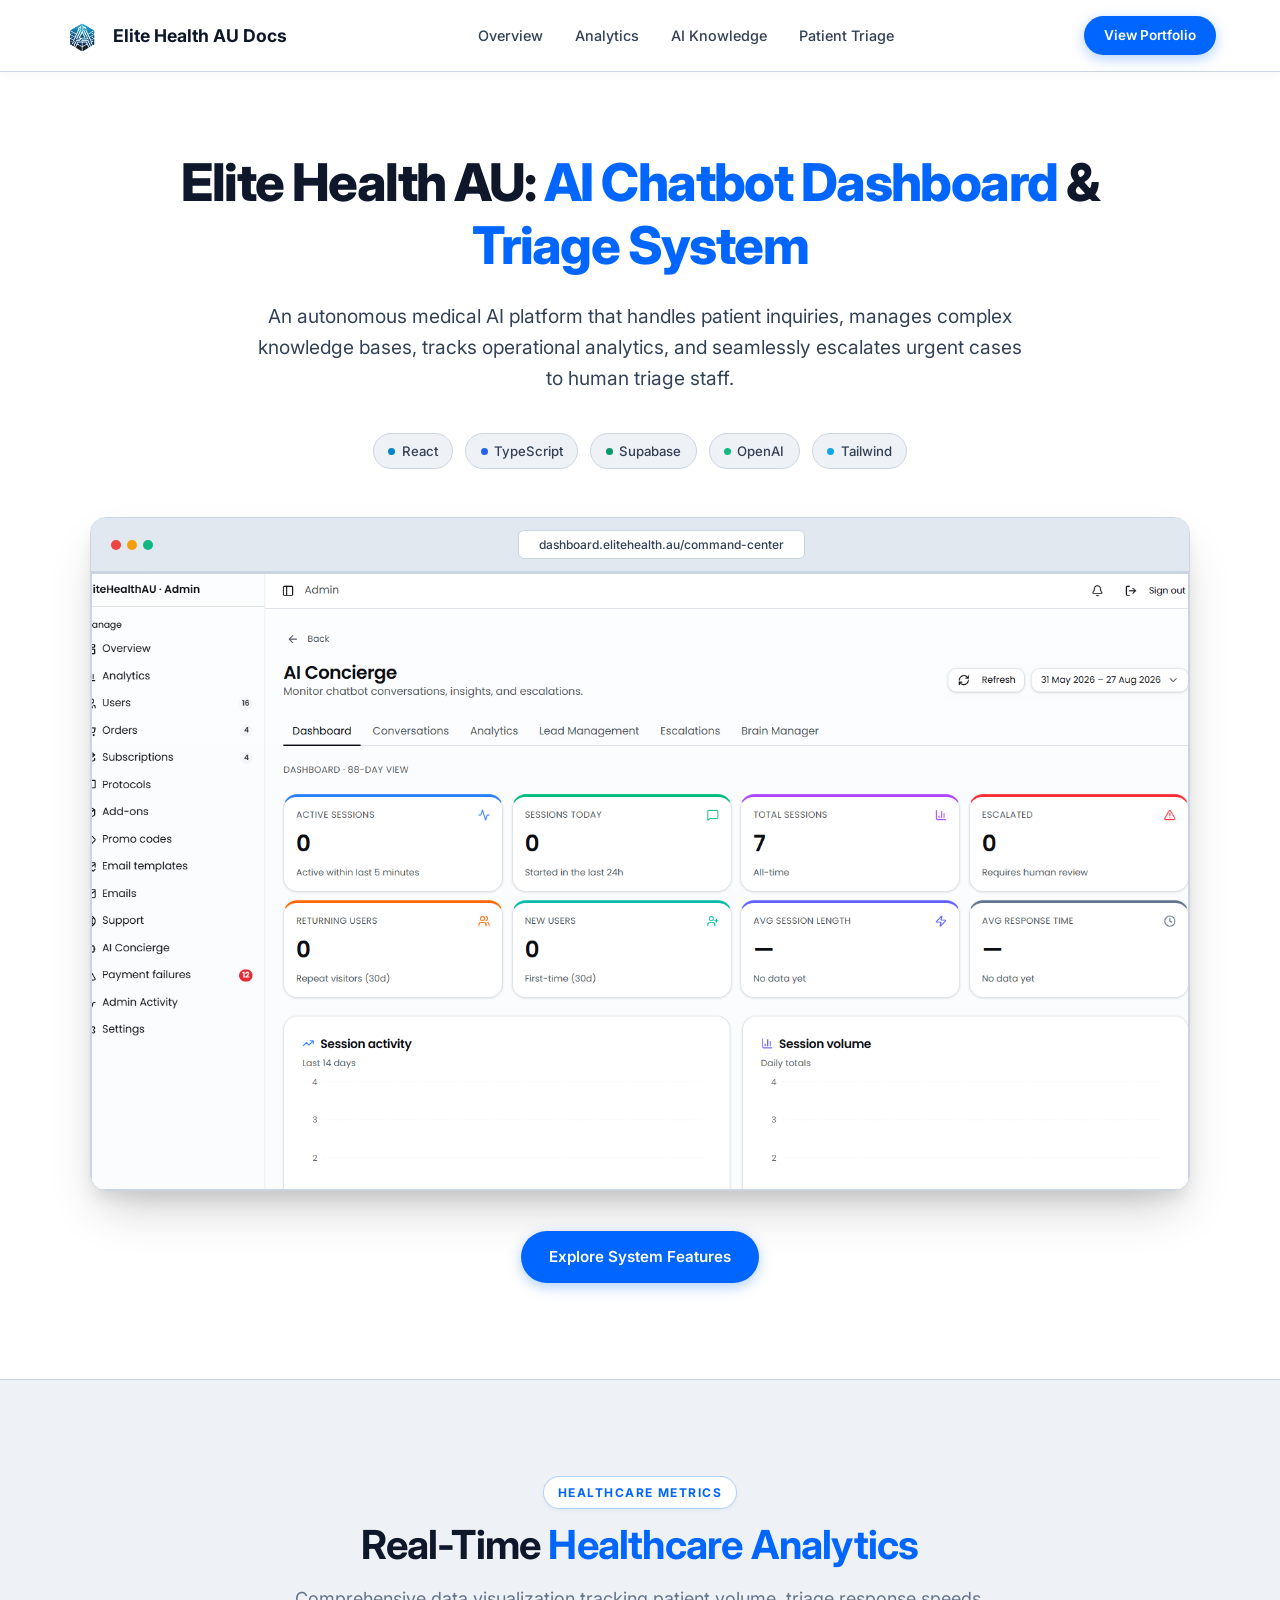
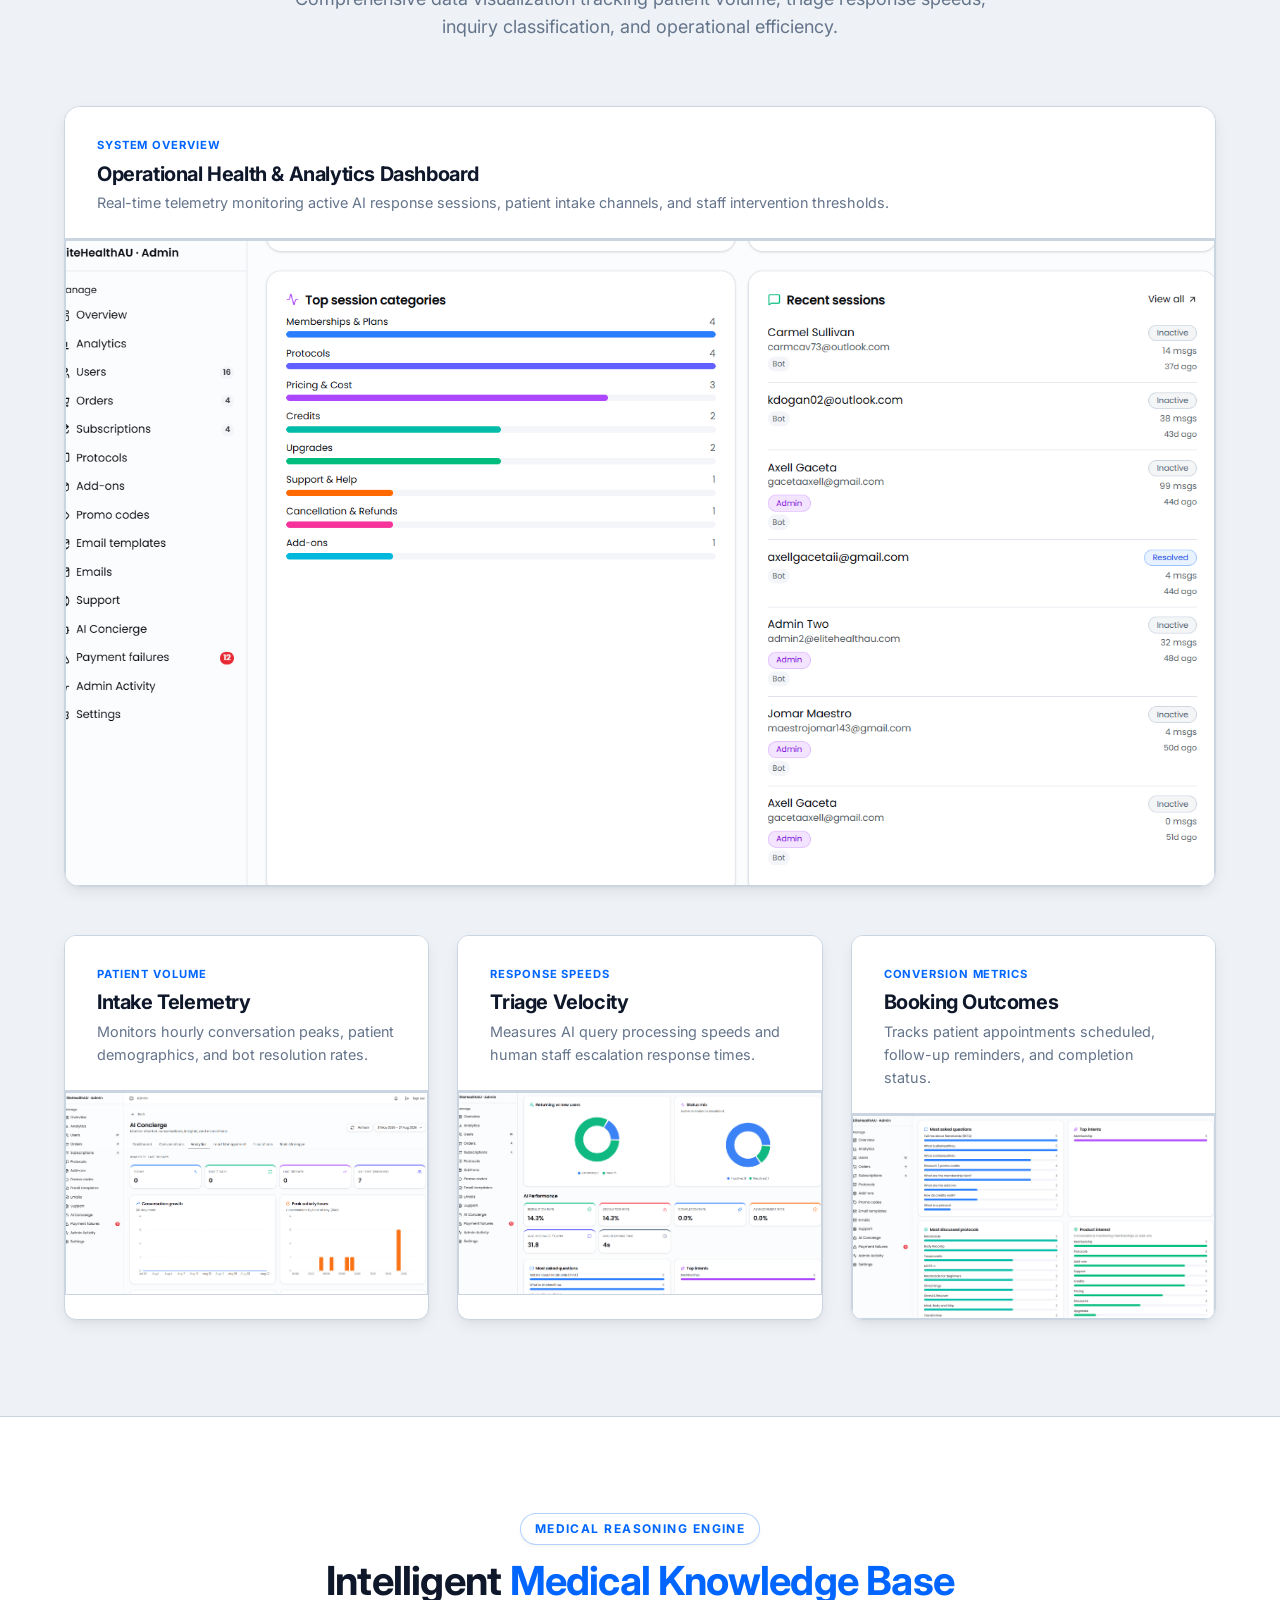
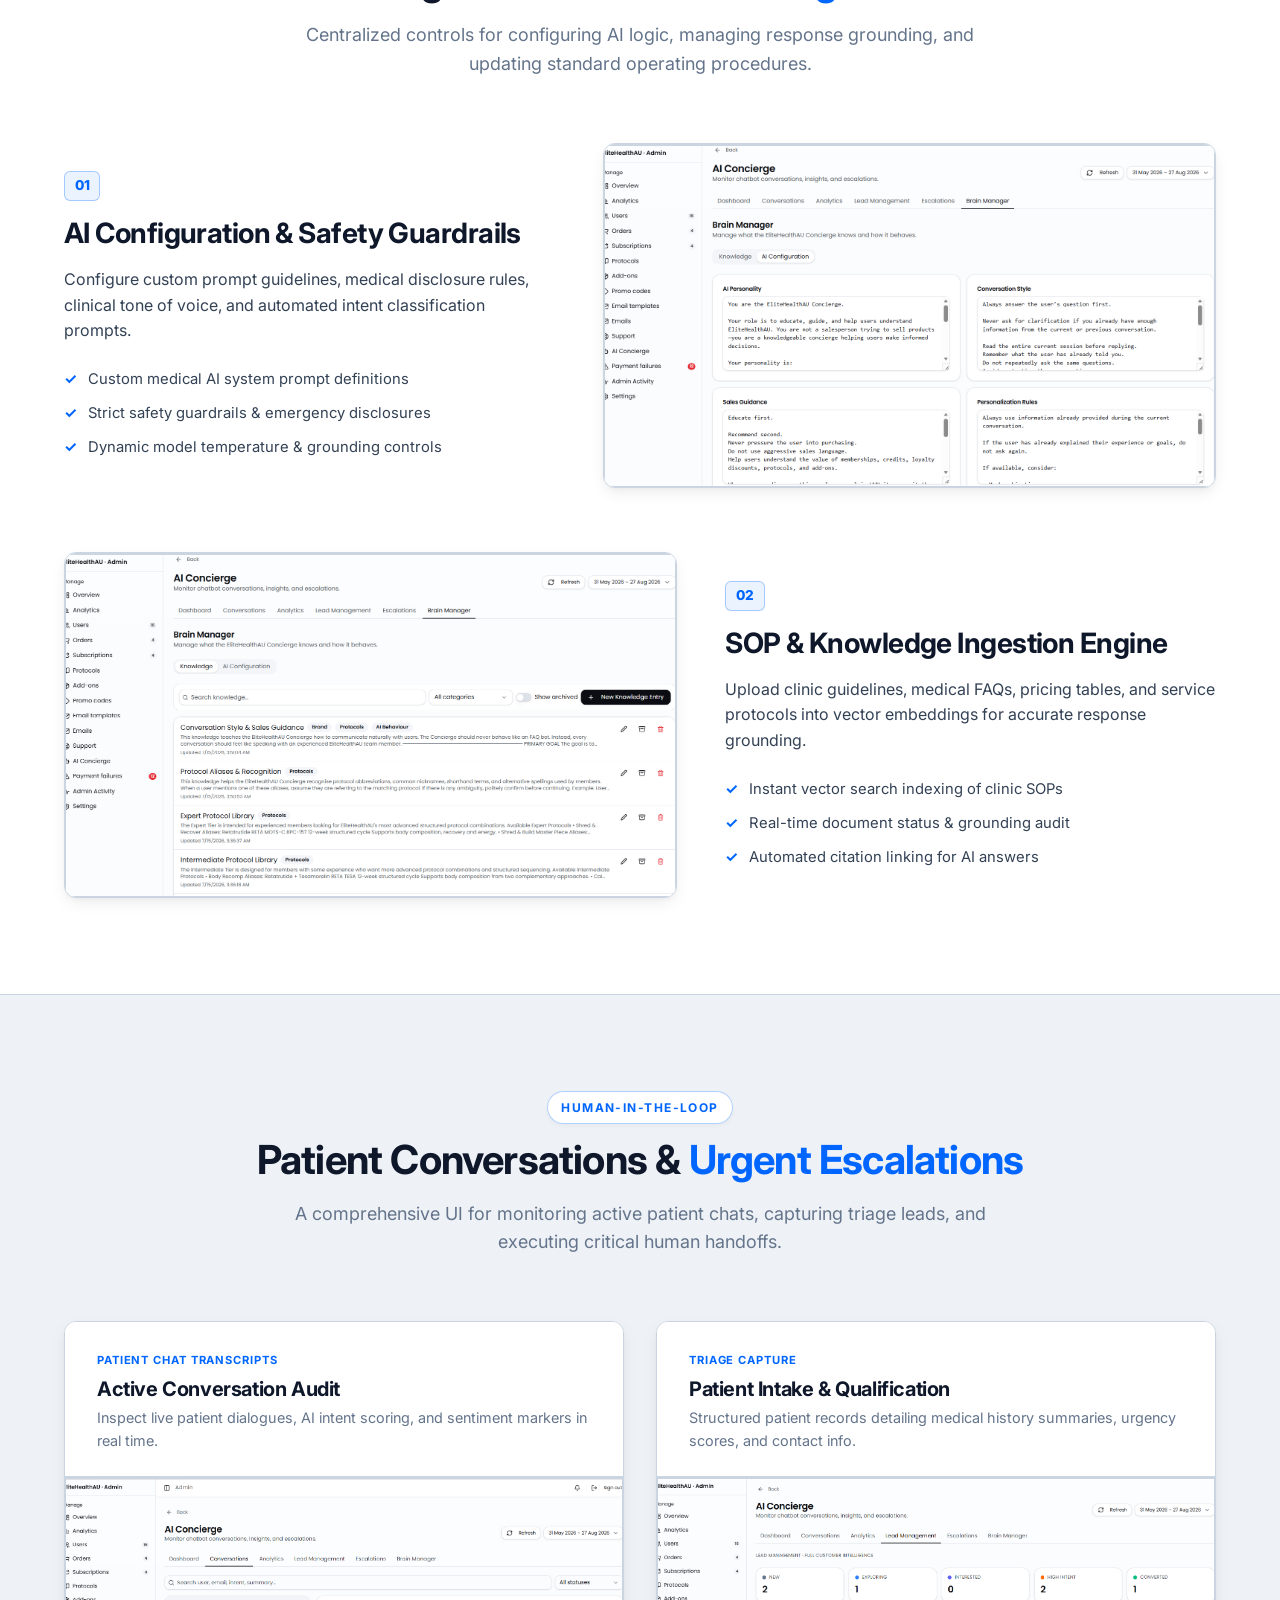
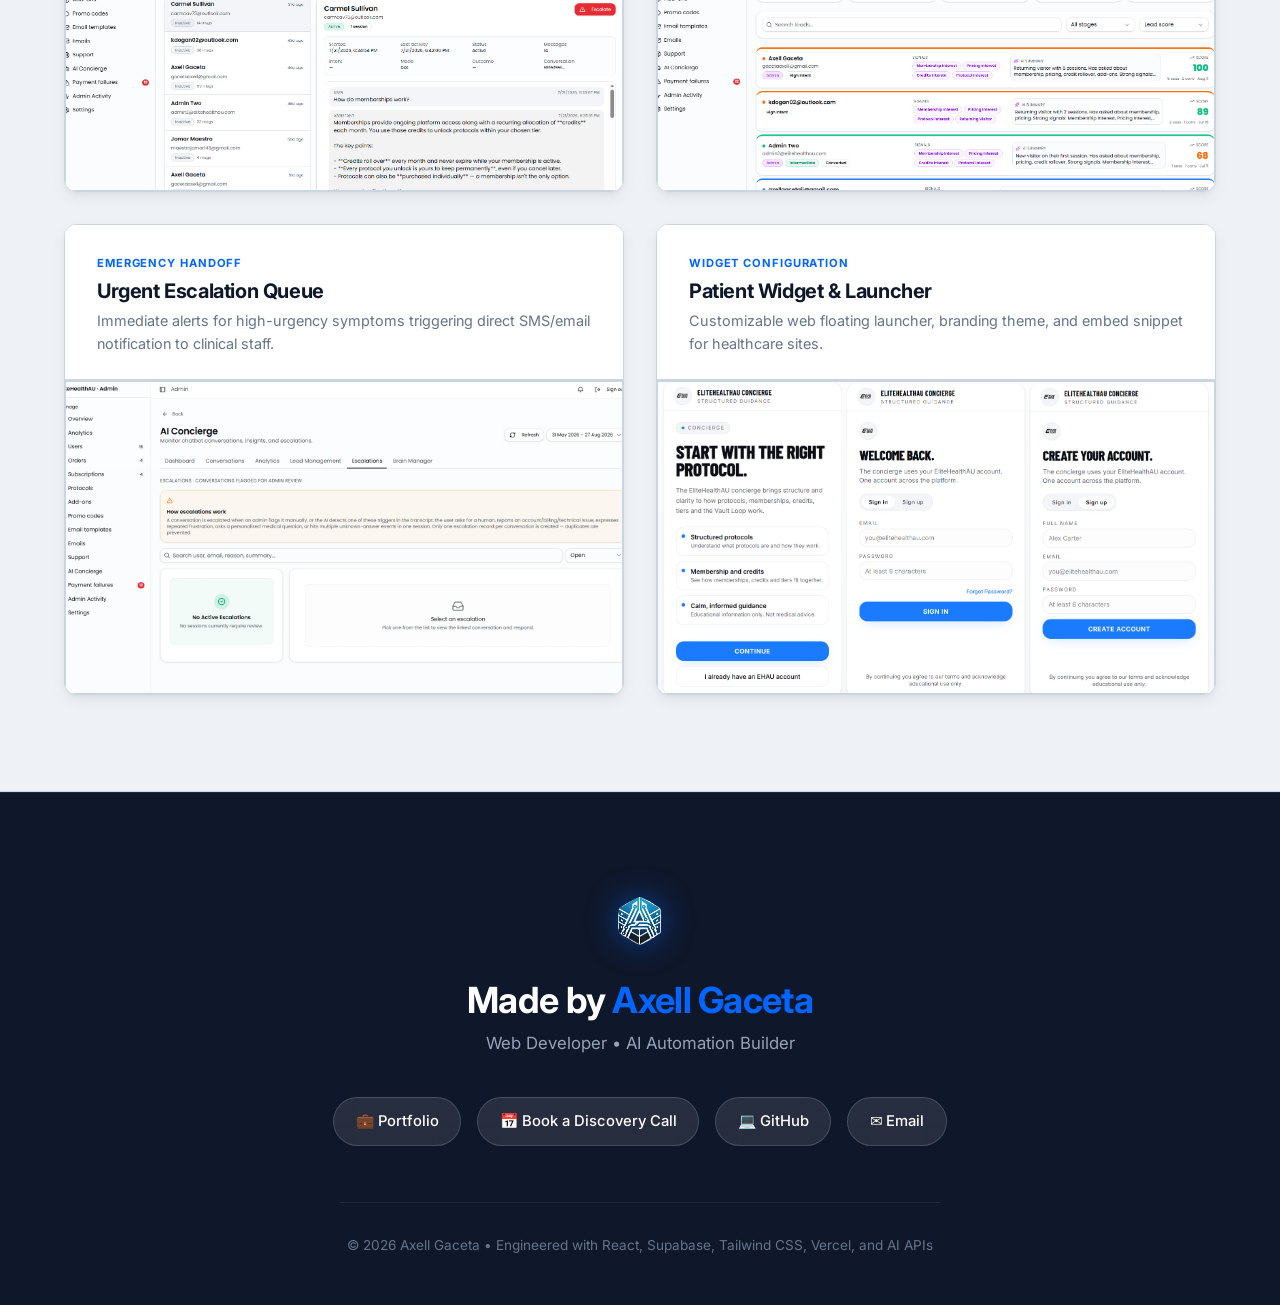
==== ehaudashboard/index.html @ ff9e150a "feat: added elite health au dashboard with light-mode contrast fixes" ====
<!DOCTYPE html>
<html lang="en">
<head>
  <meta charset="UTF-8">
  <meta name="viewport" content="width=device-width, initial-scale=1.0">
  <title>Elite Health AU — AI Chatbot Dashboard & Triage System</title>
  <meta name="description" content="Autonomous medical AI platform dashboard documentation for Elite Health AU. Handles patient inquiries, manages knowledge bases, tracks analytics, and escalates urgent cases.">
  
  <!-- Google Fonts: Inter -->
  <link rel="preconnect" href="https://fonts.googleapis.com">
  <link rel="preconnect" href="https://fonts.gstatic.com" crossorigin>
  <link href="https://fonts.googleapis.com/css2?family=Inter:wght@300;400;500;600;700;800&display=swap" rel="stylesheet">
  
  <!-- Favicon -->
  <link rel="icon" href="/ehaudashboard/images/logo.png">

  <!-- Stylesheet -->
  <link rel="stylesheet" href="/ehaudashboard/style.css">
</head>
<body>

  <!-- Background Ambient Glowing Orbs -->
  <div class="bg-orb orb-cyan"></div>
  <div class="bg-orb orb-coral"></div>
  <div class="bg-orb orb-purple"></div>

  <!-- Top Sticky Navigation Bar -->
  <header class="navbar">
    <div class="container nav-container">
      <a href="#hero" class="nav-brand">
        <img src="/ehaudashboard/images/logo.png" alt="Elite Health AU Logo" class="nav-logo">
        <span class="nav-title">Elite Health AU Docs</span>
      </a>
      <nav class="nav-links">
        <a href="#hero">Overview</a>
        <a href="#analytics">Analytics</a>
        <a href="#knowledge">AI Knowledge</a>
        <a href="#triage">Patient Triage</a>
      </nav>
      <div class="nav-cta">
        <a href="https://axell-builds.lovable.app/" target="_blank" rel="noopener noreferrer" class="btn btn-primary-sm">View Portfolio</a>
      </div>
    </div>
  </header>

  <!-- SECTION 1: HERO -->
  <section id="hero" class="hero-section">
    <div class="container text-center">
      <h1 class="hero-title">
        Elite Health AU: <span class="gradient-cyan">AI Chatbot Dashboard</span> & <span class="gradient-coral">Triage System</span>
      </h1>
      
      <p class="hero-subheadline">
        An autonomous medical AI platform that handles patient inquiries, manages complex knowledge bases, tracks operational analytics, and seamlessly escalates urgent cases to human triage staff.
      </p>

      <div class="tech-stack-row">
        <span class="tech-badge"><span class="dot react"></span>React</span>
        <span class="tech-badge"><span class="dot ts"></span>TypeScript</span>
        <span class="tech-badge"><span class="dot supabase"></span>Supabase</span>
        <span class="tech-badge"><span class="dot openai"></span>OpenAI</span>
        <span class="tech-badge"><span class="dot tailwind"></span>Tailwind</span>
      </div>

      <!-- Hero Browser Mockup Window -->
      <div class="hero-screenshot-wrapper">
        <div class="browser-header">
          <div class="browser-dots">
            <span class="b-dot red"></span>
            <span class="b-dot yellow"></span>
            <span class="b-dot green"></span>
          </div>
          <div class="browser-address">dashboard.elitehealth.au/command-center</div>
        </div>
        <div class="aspect-ratio-16-9">
          <img src="/ehaudashboard/images/dashboard_1.png" alt="EHAU Command Center" class="clickable-image">
        </div>
      </div>

      <div class="hero-cta-below-wrapper">
        <a href="#analytics" class="btn btn-coral">Explore System Features</a>
      </div>
    </div>
  </section>

  <!-- SECTION 2: REAL-TIME ANALYTICS -->
  <section id="analytics" class="section-padding bg-alt">
    <div class="container">
      <div class="section-header text-center">
        <span class="section-tag">HEALTHCARE METRICS</span>
        <h2 class="section-title">
          Real-Time <span class="gradient-cyan">Healthcare Analytics</span>
        </h2>
        <p class="section-subtitle">
          Comprehensive data visualization tracking patient volume, triage response speeds, inquiry classification, and operational efficiency.
        </p>
      </div>

      <!-- Main Overview Card -->
      <div class="overview-main-card">
        <div class="card-header">
          <span class="card-tag">SYSTEM OVERVIEW</span>
          <h3>Operational Health & Analytics Dashboard</h3>
          <p>Real-time telemetry monitoring active AI response sessions, patient intake channels, and staff intervention thresholds.</p>
        </div>
        <div class="aspect-ratio-16-9">
          <img src="/ehaudashboard/images/dashboard_2.png" alt="Operational Health Overview" class="clickable-image">
        </div>
      </div>

      <!-- 3-Column Analytics Grid -->
      <div class="analytics-grid">
        <!-- Analytics Card 1 -->
        <div class="analytics-card">
          <div class="card-header">
            <span class="card-tag">PATIENT VOLUME</span>
            <h3>Intake Telemetry</h3>
            <p>Monitors hourly conversation peaks, patient demographics, and bot resolution rates.</p>
          </div>
          <div class="aspect-ratio-16-9">
            <img src="/ehaudashboard/images/analytics_1.png" alt="Patient Volume & Triage Metrics" class="clickable-image">
          </div>
        </div>

        <!-- Analytics Card 2 -->
        <div class="analytics-card">
          <div class="card-header">
            <span class="card-tag">RESPONSE SPEEDS</span>
            <h3>Triage Velocity</h3>
            <p>Measures AI query processing speeds and human staff escalation response times.</p>
          </div>
          <div class="aspect-ratio-16-9">
            <img src="/ehaudashboard/images/analytics_2.png" alt="Operational Health & Response Speed" class="clickable-image">
          </div>
        </div>

        <!-- Analytics Card 3 -->
        <div class="analytics-card">
          <div class="card-header">
            <span class="card-tag">CONVERSION METRICS</span>
            <h3>Booking Outcomes</h3>
            <p>Tracks patient appointments scheduled, follow-up reminders, and completion status.</p>
          </div>
          <div class="aspect-ratio-16-9">
            <img src="/ehaudashboard/images/analytics_3.png" alt="Conversion & Engagement Breakdown" class="clickable-image">
          </div>
        </div>
      </div>
    </div>
  </section>

  <!-- SECTION 3: AI BRAIN & KNOWLEDGE MANAGEMENT -->
  <section id="knowledge" class="section-padding">
    <div class="container">
      <div class="section-header text-center">
        <span class="section-tag">MEDICAL REASONING ENGINE</span>
        <h2 class="section-title">
          Intelligent <span class="gradient-coral">Medical Knowledge Base</span>
        </h2>
        <p class="section-subtitle">
          Centralized controls for configuring AI logic, managing response grounding, and updating standard operating procedures.
        </p>
      </div>

      <div class="features-vertical-list">
        <!-- Knowledge Feature 1 -->
        <div class="feature-row">
          <div class="feature-text">
            <span class="feature-num">01</span>
            <h3>AI Configuration & Safety Guardrails</h3>
            <p>Configure custom prompt guidelines, medical disclosure rules, clinical tone of voice, and automated intent classification prompts.</p>
            <ul class="feature-checklist">
              <li>Custom medical AI system prompt definitions</li>
              <li>Strict safety guardrails & emergency disclosures</li>
              <li>Dynamic model temperature & grounding controls</li>
            </ul>
          </div>
          <div class="feature-media">
            <div class="aspect-ratio-16-9">
              <img src="/ehaudashboard/images/brain_manager_AI_configuration.png" alt="AI Configuration & Logic Controls" class="clickable-image">
            </div>
          </div>
        </div>

        <!-- Knowledge Feature 2 -->
        <div class="feature-row reverse">
          <div class="feature-text">
            <span class="feature-num">02</span>
            <h3>SOP & Knowledge Ingestion Engine</h3>
            <p>Upload clinic guidelines, medical FAQs, pricing tables, and service protocols into vector embeddings for accurate response grounding.</p>
            <ul class="feature-checklist">
              <li>Instant vector search indexing of clinic SOPs</li>
              <li>Real-time document status & grounding audit</li>
              <li>Automated citation linking for AI answers</li>
            </ul>
          </div>
          <div class="feature-media">
            <div class="aspect-ratio-16-9">
              <img src="/ehaudashboard/images/brain_manager_knowledge.png" alt="Knowledge Management & Grounding" class="clickable-image">
            </div>
          </div>
        </div>
      </div>
    </div>
  </section>

  <!-- SECTION 4: PATIENT ENGAGEMENT & TRIAGE -->
  <section id="triage" class="section-padding bg-alt">
    <div class="container">
      <div class="section-header text-center">
        <span class="section-tag">HUMAN-IN-THE-LOOP</span>
        <h2 class="section-title">
          Patient Conversations & <span class="gradient-cyan">Urgent Escalations</span>
        </h2>
        <p class="section-subtitle">
          A comprehensive UI for monitoring active patient chats, capturing triage leads, and executing critical human handoffs.
        </p>
      </div>

      <div class="triage-grid">
        <!-- Triage Item 1: Active Conversations -->
        <div class="triage-card">
          <div class="card-header">
            <span class="card-tag">PATIENT CHAT TRANSCRIPTS</span>
            <h3>Active Conversation Audit</h3>
            <p>Inspect live patient dialogues, AI intent scoring, and sentiment markers in real time.</p>
          </div>
          <div class="aspect-ratio-16-9">
            <img src="/ehaudashboard/images/conversation.png" alt="Patient Conversation Transcript" class="clickable-image">
          </div>
        </div>

        <!-- Triage Item 2: Lead Management -->
        <div class="triage-card">
          <div class="card-header">
            <span class="card-tag">TRIAGE CAPTURE</span>
            <h3>Patient Intake & Qualification</h3>
            <p>Structured patient records detailing medical history summaries, urgency scores, and contact info.</p>
          </div>
          <div class="aspect-ratio-16-9">
            <img src="/ehaudashboard/images/lead_management.png" alt="Triage Lead Management" class="clickable-image">
          </div>
        </div>

        <!-- Triage Item 3: Urgent Escalations -->
        <div class="triage-card">
          <div class="card-header">
            <span class="card-tag">EMERGENCY HANDOFF</span>
            <h3>Urgent Escalation Queue</h3>
            <p>Immediate alerts for high-urgency symptoms triggering direct SMS/email notification to clinical staff.</p>
          </div>
          <div class="aspect-ratio-16-9">
            <img src="/ehaudashboard/images/escalations.png" alt="Urgent Escalation Center" class="clickable-image">
          </div>
        </div>

        <!-- Triage Item 4: Chatbot Launcher -->
        <div class="triage-card">
          <div class="card-header">
            <span class="card-tag">WIDGET CONFIGURATION</span>
            <h3>Patient Widget & Launcher</h3>
            <p>Customizable web floating launcher, branding theme, and embed snippet for healthcare sites.</p>
          </div>
          <div class="aspect-ratio-16-9">
            <img src="/ehaudashboard/images/chatbot_button.png" alt="Patient Chatbot Widget Setup" class="clickable-image">
          </div>
        </div>
      </div>
    </div>
  </section>

  <!-- SECTION 5: FOOTER (EXACT LAYOUT REQUIRED) -->
  <footer class="footer-section">
    <div class="footer-radial-glow"></div>
    <div class="container footer-content text-center">
      
      <!-- Logo -->
      <div class="footer-logo-wrapper">
        <img src="/ehaudashboard/images/logo.png" alt="Logo" class="footer-logo">
      </div>

      <!-- Headline -->
      <h2 class="footer-headline">
        Made by <span class="gradient-coral">Axell Gaceta</span>
      </h2>

      <!-- Subtitles -->
      <p class="footer-subtitle">
        Web Developer • AI Automation Builder
      </p>

      <!-- Action Links -->
      <div class="footer-links-row">
        <a href="https://axell-builds.lovable.app/" target="_blank" rel="noopener noreferrer" class="footer-pill-btn">
          💼 Portfolio
        </a>
        <a href="https://calendar.app.google/RQwQhaRL65RpPxYm9" target="_blank" rel="noopener noreferrer" class="footer-pill-btn">
          📅 Book a Discovery Call
        </a>
        <a href="https://github.com/axellgaceta21/" target="_blank" rel="noopener noreferrer" class="footer-pill-btn">
          💻 GitHub
        </a>
        <a href="mailto:gacetaaxell@gmail.com" target="_blank" rel="noopener noreferrer" class="footer-pill-btn">
          ✉️ Email
        </a>
      </div>

      <!-- Copyright -->
      <p class="footer-copyright">
        © 2026 Axell Gaceta • Engineered with React, Supabase, Tailwind CSS, Vercel, and AI APIs
      </p>

    </div>
  </footer>

  <!-- Lightbox Image Modal -->
  <div id="image-modal" class="modal-hidden">
    <span id="modal-close">&times;</span>
    <img id="modal-image" src="" alt="Expanded View">
  </div>

  <!-- Lightbox Modal Script -->
  <script>
    document.addEventListener('DOMContentLoaded', function () {
      const modal = document.getElementById('image-modal');
      const modalImg = document.getElementById('modal-image');
      const closeBtn = document.getElementById('modal-close');
      const clickableImages = document.querySelectorAll('.clickable-image');

      clickableImages.forEach(img => {
        img.addEventListener('click', function () {
          modalImg.src = this.src;
          modalImg.alt = this.alt || 'Expanded View';
          modal.classList.remove('modal-hidden');
        });
      });

      function closeModal() {
        modal.classList.add('modal-hidden');
        modalImg.src = '';
      }

      closeBtn.addEventListener('click', closeModal);

      modal.addEventListener('click', function (e) {
        if (e.target === modal || e.target === closeBtn) {
          closeModal();
        }
      });

      document.addEventListener('keydown', function (e) {
        if (e.key === 'Escape' && !modal.classList.contains('modal-hidden')) {
          closeModal();
        }
      });
    });
  </script>

</body>
</html>
---- ehaudashboard/style.css ----
/* ==========================================================================
   Elite Health AU (EHAU) — High-Contrast & Depth Light-Mode Showcase
   Theme: Clean, Clinical Medical Light-Mode with High Contrast & Structural Depth
   Accent Color: Solid Vibrant Elite Blue (#0066FF)
   Author: Axell Gaceta
   ========================================================================== */

/* --------------------------------------------------------------------------
   1. RESET & SYSTEM VARIABLES
   -------------------------------------------------------------------------- */
*, *::before, *::after {
  box-sizing: border-box;
  margin: 0;
  padding: 0;
}

:root {
  /* Color Palette - High Contrast Clinical Light Mode */
  --bg-light: #FFFFFF;
  --bg-light-alt: #EEF2F6; /* Distinct Cool Slate Gray for Section Contrast */
  --bg-card: #FFFFFF;

  --text-primary: #0F172A; /* Slate 900 */
  --text-body: #334155;    /* Slate 700 */
  --text-muted: #64748B;   /* Slate 500 */
  --text-light: #94A3B8;

  /* Elite Blue Brand Accent */
  --elite-blue: #0066FF;
  --elite-blue-hover: #0052CC;
  --elite-blue-subtle: rgba(0, 102, 255, 0.08);
  --elite-blue-border: rgba(0, 102, 255, 0.3);

  /* Footer Dark Theme Grounding */
  --bg-footer: #0F172A;

  /* Crisp Borders & Grounding Shadows */
  --border-light: #CBD5E1; /* Slate 300 for crisp section dividers */
  --border-card: #CBD5E1;  /* Slate 300 for visible card edges */
  --shadow-sm: 0 1px 3px rgba(0, 0, 0, 0.08);
  --shadow-card: 0 6px 16px -2px rgba(0, 0, 0, 0.08), 0 2px 4px -1px rgba(0, 0, 0, 0.04);
  --shadow-card-hover: 0 16px 32px -4px rgba(0, 102, 255, 0.16), 0 6px 12px -2px rgba(0, 0, 0, 0.05);
  --shadow-browser: 0 25px 50px -12px rgba(0, 0, 0, 0.22), 0 10px 15px -3px rgba(0, 0, 0, 0.08);
  --shadow-screenshot: 0 10px 25px -5px rgba(0, 0, 0, 0.15), 0 4px 6px -2px rgba(0, 0, 0, 0.05);

  /* Layout Tokens */
  --container-max-width: 1200px;
  --font-main: 'Inter', system-ui, -apple-system, BlinkMacSystemFont, "Segoe UI", Roboto, sans-serif;
  --border-radius-lg: 16px;
  --border-radius-md: 12px;
  --border-radius-sm: 8px;
  --border-radius-pill: 9999px;
}

html {
  scroll-behavior: smooth;
  font-size: 16px;
  background-color: var(--bg-light);
  color: var(--text-body);
  font-family: var(--font-main);
  -webkit-font-smoothing: antialiased;
  -moz-osx-font-smoothing: grayscale;
}

body {
  min-height: 100vh;
  position: relative;
  overflow-x: hidden;
  line-height: 1.6;
  background-color: var(--bg-light);
}

/* Remove dark mode neon glowing orbs */
.bg-orb {
  display: none !important;
}

/* --------------------------------------------------------------------------
   2. TYPOGRAPHY & ACCENT HIGHLIGHTS
   -------------------------------------------------------------------------- */
h1, h2, h3, h4 {
  color: var(--text-primary);
  font-weight: 700;
  line-height: 1.2;
  letter-spacing: -0.02em;
}

/* All heading highlight spans use solid Elite Blue (#0066FF) */
.gradient-cyan,
.gradient-coral,
.text-accent {
  background: none !important;
  -webkit-background-clip: unset !important;
  -webkit-text-fill-color: var(--elite-blue) !important;
  color: var(--elite-blue) !important;
}

.text-center {
  text-align: center;
}

/* --------------------------------------------------------------------------
   3. LAYOUT CONTAINERS & BUTTONS
   -------------------------------------------------------------------------- */
.container {
  width: 100%;
  max-width: var(--container-max-width);
  margin: 0 auto;
  padding: 0 1.5rem;
  position: relative;
  z-index: 1;
}

.section-padding {
  padding: 6rem 0;
  background-color: var(--bg-light);
}

/* High Contrast Alternating Section Background */
.bg-alt {
  background-color: var(--bg-light-alt) !important;
  border-top: 1px solid var(--border-light);
  border-bottom: 1px solid var(--border-light);
}

.section-header {
  margin-bottom: 4rem;
}

.section-tag {
  display: inline-block;
  font-size: 0.75rem;
  font-weight: 700;
  letter-spacing: 0.12em;
  text-transform: uppercase;
  color: var(--elite-blue);
  margin-bottom: 0.75rem;
  padding: 0.35rem 0.85rem;
  background: #FFFFFF;
  border: 1px solid var(--elite-blue-border);
  border-radius: var(--border-radius-pill);
  box-shadow: 0 2px 4px rgba(0, 0, 0, 0.04);
}

.section-title {
  font-size: 2.5rem;
  margin-bottom: 1rem;
  color: var(--text-primary);
}

.section-subtitle {
  color: var(--text-muted);
  font-size: 1.125rem;
  max-width: 720px;
  margin: 0 auto;
}

/* Buttons — Solid Vibrant Elite Blue (#0066FF) Athletic Style */
.btn {
  display: inline-flex;
  align-items: center;
  justify-content: center;
  padding: 0.875rem 1.75rem;
  font-size: 0.95rem;
  font-weight: 600;
  border-radius: var(--border-radius-pill);
  text-decoration: none;
  transition: all 0.25s ease;
  cursor: pointer;
  border: none;
}

.btn-coral,
.btn-primary-sm,
.btn-blue {
  background: var(--elite-blue) !important;
  color: #FFFFFF !important;
  box-shadow: 0 4px 14px rgba(0, 102, 255, 0.3);
}

.btn-coral:hover,
.btn-primary-sm:hover,
.btn-blue:hover {
  background: var(--elite-blue-hover) !important;
  transform: translateY(-2px);
  box-shadow: 0 6px 20px rgba(0, 102, 255, 0.4);
  color: #FFFFFF !important;
}

.btn-primary-sm {
  padding: 0.55rem 1.25rem;
  font-size: 0.85rem;
}

/* --------------------------------------------------------------------------
   4. NAVIGATION HEADER
   -------------------------------------------------------------------------- */
.navbar {
  position: sticky;
  top: 0;
  left: 0;
  width: 100%;
  z-index: 100;
  background: rgba(255, 255, 255, 0.96);
  backdrop-filter: blur(16px);
  border-bottom: 1px solid var(--border-light);
  box-shadow: 0 2px 10px rgba(0, 0, 0, 0.03);
  padding: 1rem 0;
}

.nav-container {
  display: flex;
  align-items: center;
  justify-content: space-between;
}

.nav-brand {
  display: flex;
  align-items: center;
  gap: 0.75rem;
  text-decoration: none;
  color: var(--text-primary);
  font-weight: 700;
  font-size: 1.1rem;
}

.nav-logo {
  height: 34px;
  width: auto;
  object-fit: contain;
}

.nav-links {
  display: flex;
  align-items: center;
  gap: 2rem;
}

.nav-links a {
  color: var(--text-body);
  text-decoration: none;
  font-size: 0.9rem;
  font-weight: 500;
  transition: color 0.2s ease;
}

.nav-links a:hover {
  color: var(--elite-blue);
}

/* --------------------------------------------------------------------------
   5. SECTION 1: HERO (GROUNDED & ELEVATED)
   -------------------------------------------------------------------------- */
.hero-section {
  padding: 5rem 0 6rem 0;
  background-color: var(--bg-light);
  position: relative;
}

.hero-title {
  font-size: 3.25rem;
  font-weight: 800;
  letter-spacing: -0.03em;
  margin-bottom: 1.5rem;
  max-width: 950px;
  margin-left: auto;
  margin-right: auto;
  color: var(--text-primary);
}

.hero-subheadline {
  font-size: 1.2rem;
  color: var(--text-body);
  max-width: 780px;
  margin: 0 auto 2.5rem auto;
  line-height: 1.6;
}

.tech-stack-row {
  display: flex;
  align-items: center;
  justify-content: center;
  gap: 0.75rem;
  flex-wrap: wrap;
  margin-bottom: 3rem;
}

.tech-badge {
  display: inline-flex;
  align-items: center;
  gap: 0.4rem;
  padding: 0.4rem 0.9rem;
  background: var(--bg-light-alt);
  border: 1px solid var(--border-light);
  border-radius: var(--border-radius-pill);
  font-size: 0.825rem;
  color: var(--text-body);
  font-weight: 500;
}

.dot {
  width: 7px;
  height: 7px;
  border-radius: 50%;
  display: inline-block;
}
.dot.react { background: #0284C7; }
.dot.ts { background: #2563EB; }
.dot.supabase { background: #059669; }
.dot.openai { background: #10B981; }
.dot.tailwind { background: #0EA5E9; }

/* Grounded Hero Browser Mockup Window */
.hero-screenshot-wrapper {
  background: #FFFFFF;
  border: 1px solid var(--border-card);
  border-radius: var(--border-radius-lg);
  overflow: hidden;
  box-shadow: var(--shadow-browser);
  max-width: 1100px;
  margin: 0 auto;
}

.browser-header {
  background: #E2E8F0; /* Distinct Visible Gray Header */
  padding: 0.75rem 1.25rem;
  display: flex;
  align-items: center;
  border-bottom: 1px solid var(--border-light);
}

.browser-dots {
  display: flex;
  gap: 6px;
}

.b-dot {
  width: 10px;
  height: 10px;
  border-radius: 50%;
}
.b-dot.red { background: #EF4444; }
.b-dot.yellow { background: #F59E0B; }
.b-dot.green { background: #10B981; }

.browser-address {
  margin: 0 auto;
  background: #FFFFFF;
  padding: 0.25rem 1.25rem;
  border-radius: 6px;
  font-size: 0.75rem;
  color: var(--text-body);
  font-weight: 500;
  border: 1px solid var(--border-light);
}

.hero-cta-below-wrapper {
  margin-top: 2.5rem;
  display: flex;
  justify-content: center;
}

/* --------------------------------------------------------------------------
   6. STRICT 16:9 LANDSCAPE ASPECT RATIO & SCREENSHOT BORDERS
   -------------------------------------------------------------------------- */
.aspect-ratio-16-9 {
  width: 100%;
  aspect-ratio: 16 / 9;
  overflow: hidden;
  position: relative;
  background-color: #E2E8F0;
  border-top: 1px solid var(--border-light);
}

.aspect-ratio-16-9 img {
  width: 100%;
  height: 100%;
  object-fit: cover;
  object-position: top center;
  display: block;
}

/* --------------------------------------------------------------------------
   7. SECTION 2: ANALYTICS (HIGH CONTRAST & STRUCTURAL CARDS)
   -------------------------------------------------------------------------- */
.overview-main-card {
  background: var(--bg-card);
  border: 1px solid var(--border-card);
  border-radius: var(--border-radius-lg);
  overflow: hidden;
  margin-bottom: 3rem;
  box-shadow: var(--shadow-card);
}

.card-header {
  padding: 1.5rem 2rem;
  border-bottom: 1px solid var(--border-light);
  background: #FFFFFF;
}

.card-tag {
  font-size: 0.7rem;
  font-weight: 700;
  letter-spacing: 0.08em;
  color: var(--elite-blue);
  display: inline-block;
  margin-bottom: 0.4rem;
}

.card-header h3 {
  font-size: 1.25rem;
  margin-bottom: 0.35rem;
  color: var(--text-primary);
}

.card-header p {
  color: var(--text-muted);
  font-size: 0.9rem;
}

.analytics-grid {
  display: grid;
  grid-template-columns: repeat(3, 1fr);
  gap: 1.75rem;
}

.analytics-card {
  background: var(--bg-card);
  border: 1px solid var(--border-card);
  border-radius: var(--border-radius-md);
  overflow: hidden;
  box-shadow: var(--shadow-card);
  transition: all 0.3s ease;
}

.analytics-card:hover {
  transform: translateY(-4px);
  border-color: var(--elite-blue-border);
  box-shadow: var(--shadow-card-hover);
}

/* --------------------------------------------------------------------------
   8. SECTION 3: AI BRAIN & KNOWLEDGE MANAGEMENT
   -------------------------------------------------------------------------- */
.features-vertical-list {
  display: flex;
  flex-direction: column;
  gap: 4rem;
}

.feature-row {
  display: grid;
  grid-template-columns: 1fr 1.25fr;
  gap: 3rem;
  align-items: center;
}

.feature-row.reverse {
  grid-template-columns: 1.25fr 1fr;
}

.feature-row.reverse .feature-text {
  order: 2;
}

.feature-row.reverse .feature-media {
  order: 1;
}

.feature-num {
  font-size: 0.85rem;
  font-weight: 800;
  color: var(--elite-blue);
  background: var(--elite-blue-subtle);
  border: 1px solid var(--elite-blue-border);
  padding: 0.2rem 0.6rem;
  border-radius: 6px;
  display: inline-block;
  margin-bottom: 1rem;
}

.feature-text h3 {
  font-size: 1.75rem;
  margin-bottom: 1rem;
  color: var(--text-primary);
}

.feature-text p {
  color: var(--text-body);
  font-size: 1rem;
  margin-bottom: 1.5rem;
}

.feature-checklist {
  list-style: none;
  display: flex;
  flex-direction: column;
  gap: 0.65rem;
}

.feature-checklist li {
  position: relative;
  padding-left: 1.5rem;
  color: var(--text-body);
  font-size: 0.925rem;
}

.feature-checklist li::before {
  content: "✓";
  position: absolute;
  left: 0;
  top: 0;
  color: var(--elite-blue);
  font-weight: bold;
}

.feature-media {
  background: var(--bg-card);
  border: 1px solid var(--border-card);
  border-radius: var(--border-radius-md);
  overflow: hidden;
  box-shadow: var(--shadow-card);
  transition: all 0.3s ease;
}

.feature-media:hover {
  border-color: var(--elite-blue-border);
  box-shadow: var(--shadow-card-hover);
}

/* --------------------------------------------------------------------------
   9. SECTION 4: PATIENT ENGAGEMENT & TRIAGE
   -------------------------------------------------------------------------- */
.triage-grid {
  display: grid;
  grid-template-columns: repeat(2, 1fr);
  gap: 2rem;
}

.triage-card {
  background: var(--bg-card);
  border: 1px solid var(--border-card);
  border-radius: var(--border-radius-md);
  overflow: hidden;
  box-shadow: var(--shadow-card);
  transition: all 0.3s ease;
}

.triage-card:hover {
  transform: translateY(-3px);
  border-color: var(--elite-blue-border);
  box-shadow: var(--shadow-card-hover);
}

/* --------------------------------------------------------------------------
   10. SECTION 5: FOOTER (DEEP CHARCOAL GROUNDING)
   -------------------------------------------------------------------------- */
.footer-section {
  position: relative;
  padding: 6rem 0 3rem 0;
  background-color: var(--bg-footer) !important;
  color: #FFFFFF !important;
  border-top: 1px solid #1E293B;
  overflow: hidden;
}

.footer-radial-glow {
  display: none !important;
}

.footer-content {
  display: flex;
  flex-direction: column;
  align-items: center;
  position: relative;
  z-index: 2;
}

.footer-logo-wrapper {
  margin-bottom: 1.5rem;
}

.footer-logo {
  height: 58px;
  width: auto;
  object-fit: contain;
  filter: drop-shadow(0 0 15px rgba(0, 102, 255, 0.5));
}

.footer-headline {
  font-size: 2.25rem;
  margin-bottom: 0.5rem;
  color: #FFFFFF !important;
}

.footer-subtitle {
  color: #94A3B8 !important;
  font-size: 1.05rem;
  margin-bottom: 2.5rem;
  font-weight: 400;
}

.footer-links-row {
  display: flex;
  align-items: center;
  justify-content: center;
  gap: 1rem;
  flex-wrap: wrap;
  margin-bottom: 3.5rem;
}

.footer-pill-btn {
  display: inline-flex;
  align-items: center;
  gap: 0.5rem;
  padding: 0.75rem 1.35rem;
  background: rgba(255, 255, 255, 0.1) !important;
  border: 1px solid rgba(255, 255, 255, 0.15) !important;
  border-radius: var(--border-radius-pill);
  color: #FFFFFF !important;
  text-decoration: none;
  font-size: 0.925rem;
  font-weight: 500;
  backdrop-filter: blur(12px);
  transition: all 0.25s ease;
}

.footer-pill-btn:hover {
  background: var(--elite-blue) !important;
  border-color: var(--elite-blue) !important;
  color: #FFFFFF !important;
  transform: translateY(-2px);
  box-shadow: 0 4px 15px rgba(0, 102, 255, 0.4);
}

.footer-copyright {
  color: #64748B !important;
  font-size: 0.85rem;
  border-top: 1px solid rgba(255, 255, 255, 0.08);
  padding-top: 2rem;
  width: 100%;
  max-width: 600px;
}

/* --------------------------------------------------------------------------
   11. LIGHTBOX MODAL & INTERACTIVE SCREENSHOTS
   -------------------------------------------------------------------------- */
.clickable-image {
  cursor: pointer;
  border: 1px solid var(--border-card);
  box-shadow: var(--shadow-screenshot);
  transition: transform 0.25s ease, box-shadow 0.25s ease, border-color 0.25s ease;
}

.clickable-image:hover {
  transform: scale(1.02);
  border-color: var(--elite-blue-border);
  box-shadow: 0 16px 35px -5px rgba(0, 102, 255, 0.22), 0 4px 8px -2px rgba(0, 0, 0, 0.06);
}

#image-modal {
  position: fixed;
  top: 0;
  left: 0;
  width: 100vw;
  height: 100vh;
  background: rgba(0, 0, 0, 0.92);
  z-index: 9999;
  display: flex;
  justify-content: center;
  align-items: center;
  backdrop-filter: blur(10px);
}

.modal-hidden {
  display: none !important;
}

#modal-image {
  max-width: 90vw;
  max-height: 90vh;
  border-radius: 10px;
  object-fit: contain;
  box-shadow: 0 0 40px rgba(0, 0, 0, 0.7);
  border: 1px solid rgba(255, 255, 255, 0.15);
}

#modal-close {
  position: absolute;
  top: 20px;
  right: 30px;
  font-size: 42px;
  font-weight: bold;
  color: #ffffff;
  cursor: pointer;
  z-index: 10000;
  transition: color 0.2s ease, transform 0.2s ease;
  line-height: 1;
  user-select: none;
}

#modal-close:hover {
  color: var(--elite-blue);
  transform: scale(1.15);
}

/* --------------------------------------------------------------------------
   12. RESPONSIVE DESIGN (< 768px)
   -------------------------------------------------------------------------- */
@media (max-width: 768px) {
  .nav-links {
    display: none;
  }

  .hero-title {
    font-size: 2.25rem;
  }

  .hero-subheadline {
    font-size: 1rem;
  }

  .section-title {
    font-size: 1.85rem;
  }

  .analytics-grid {
    grid-template-columns: 1fr;
  }

  .feature-row, .feature-row.reverse {
    grid-template-columns: 1fr;
    gap: 1.5rem;
  }

  .feature-row.reverse .feature-text {
    order: 1;
  }

  .feature-row.reverse .feature-media {
    order: 2;
  }

  .triage-grid {
    grid-template-columns: 1fr;
  }

  .footer-links-row {
    flex-direction: column;
    width: 100%;
    max-width: 320px;
  }

  .footer-pill-btn {
    width: 100%;
    justify-content: center;
  }

  .footer-headline {
    font-size: 1.75rem;
  }
}
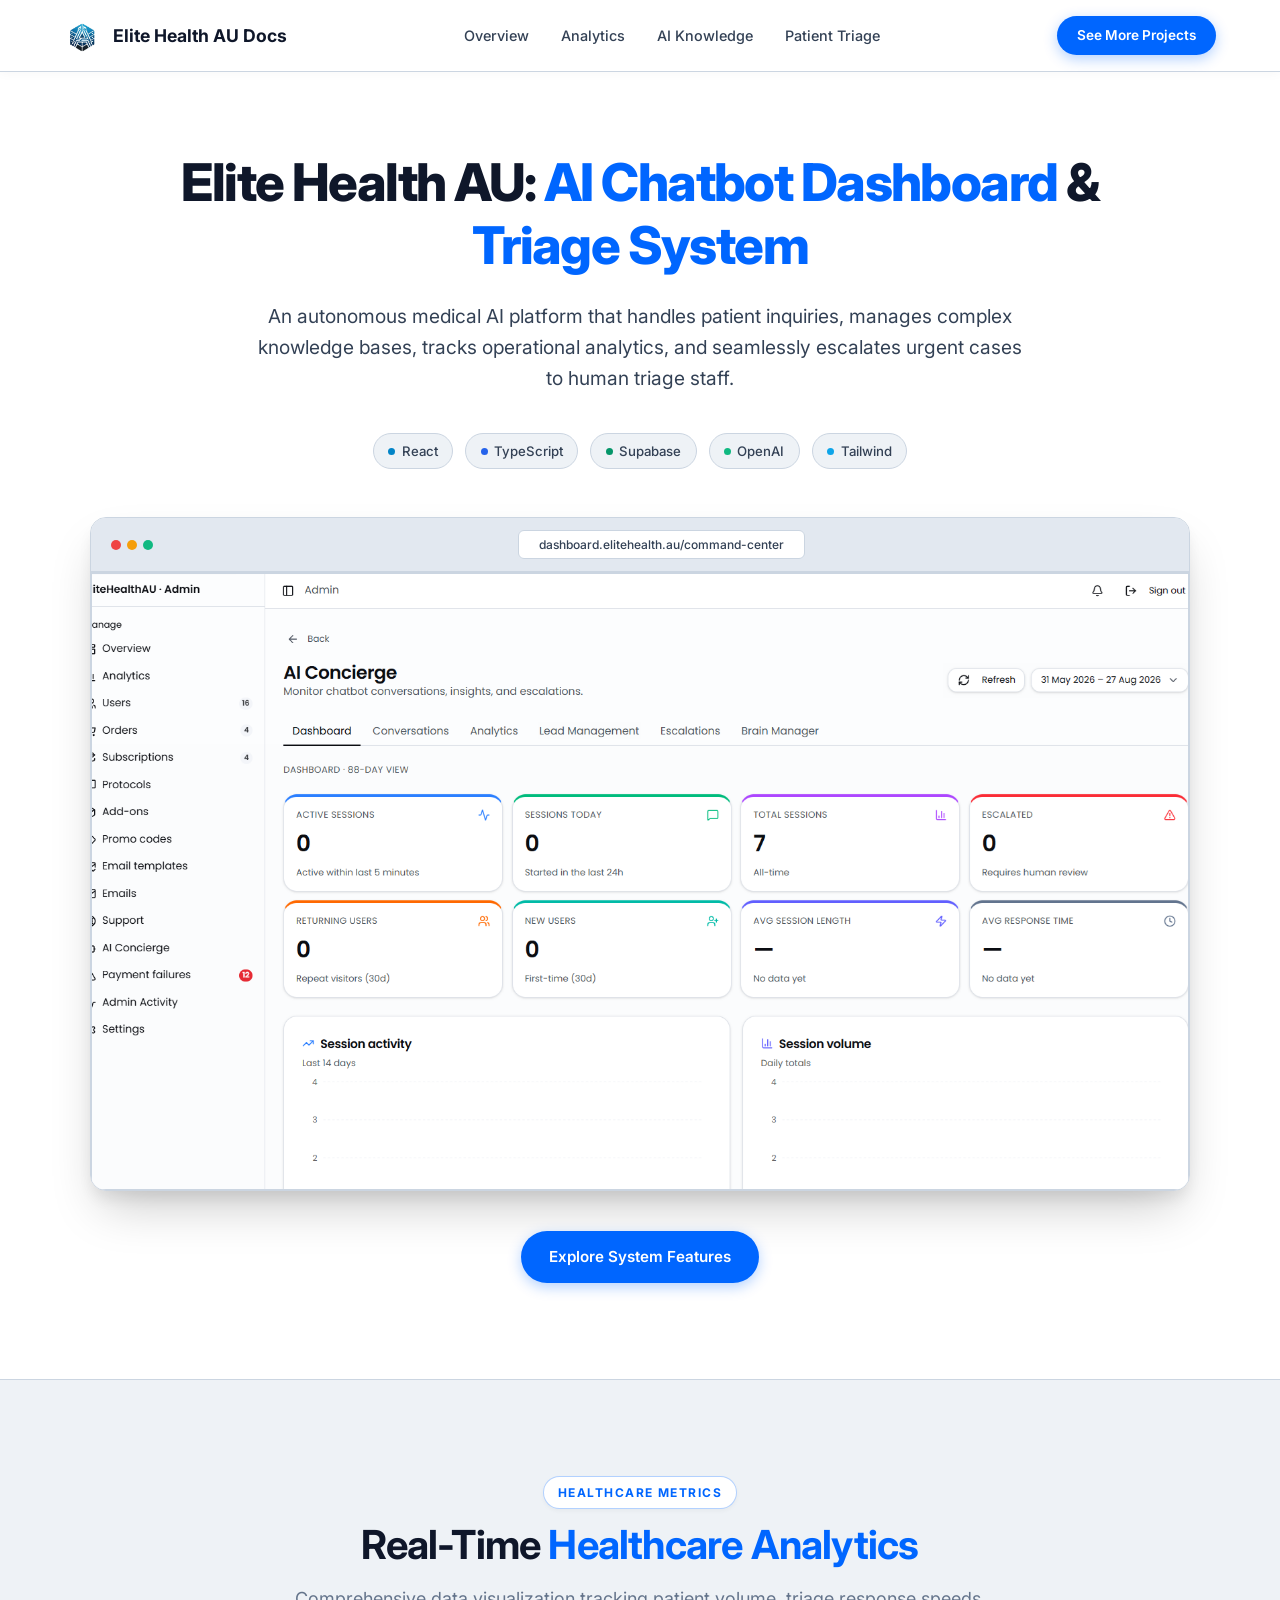
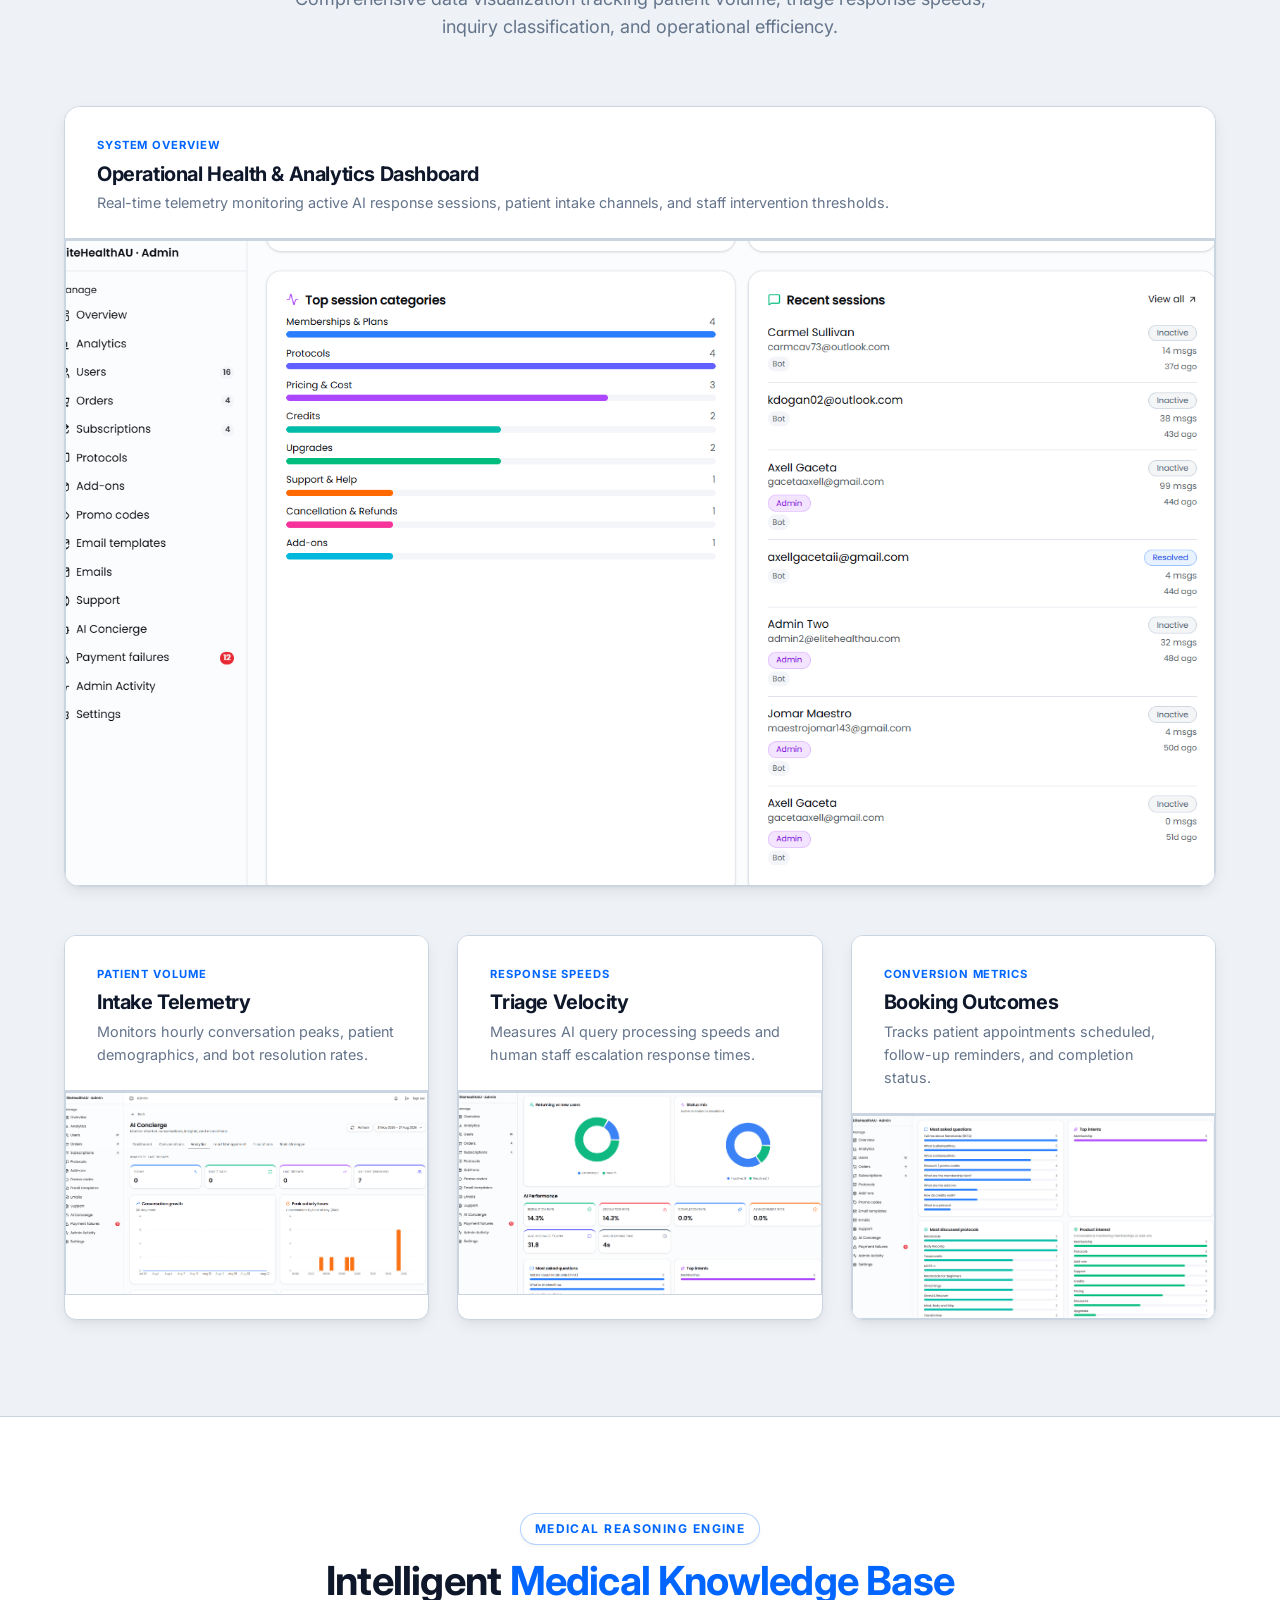
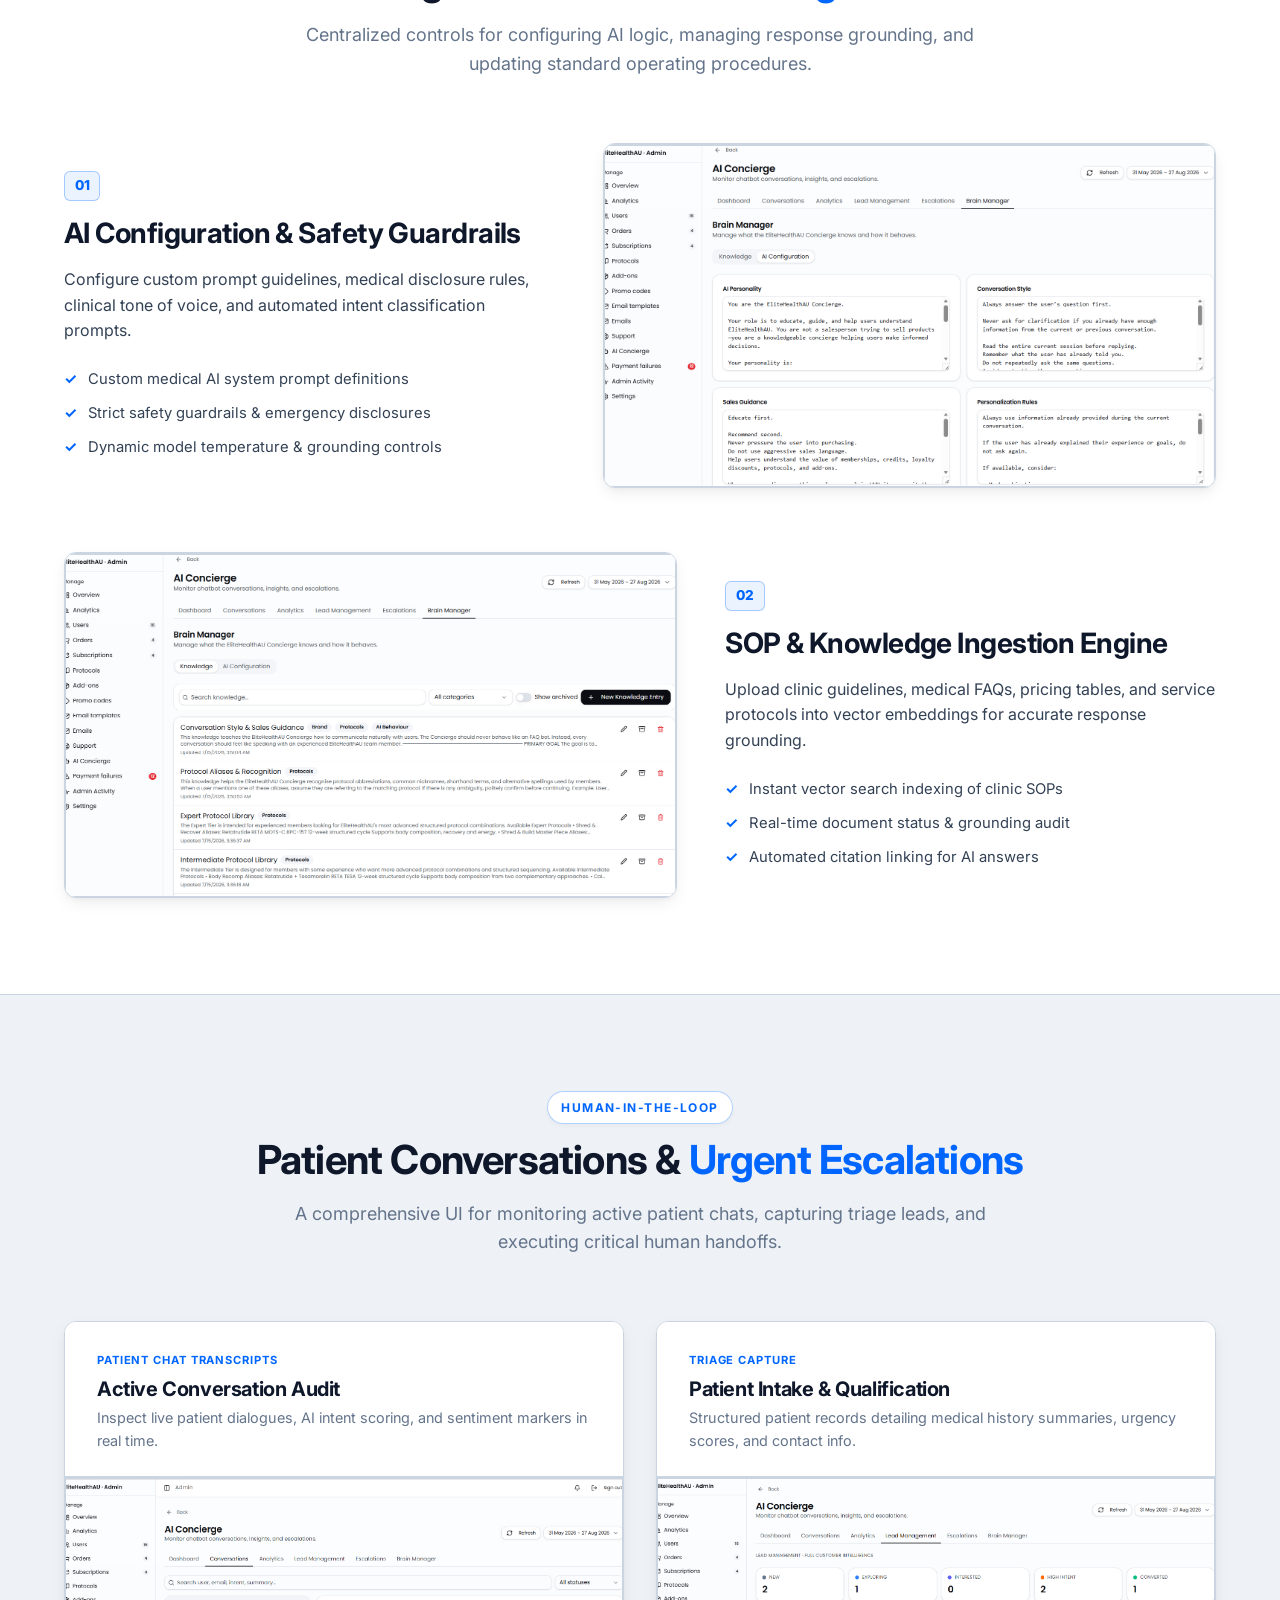
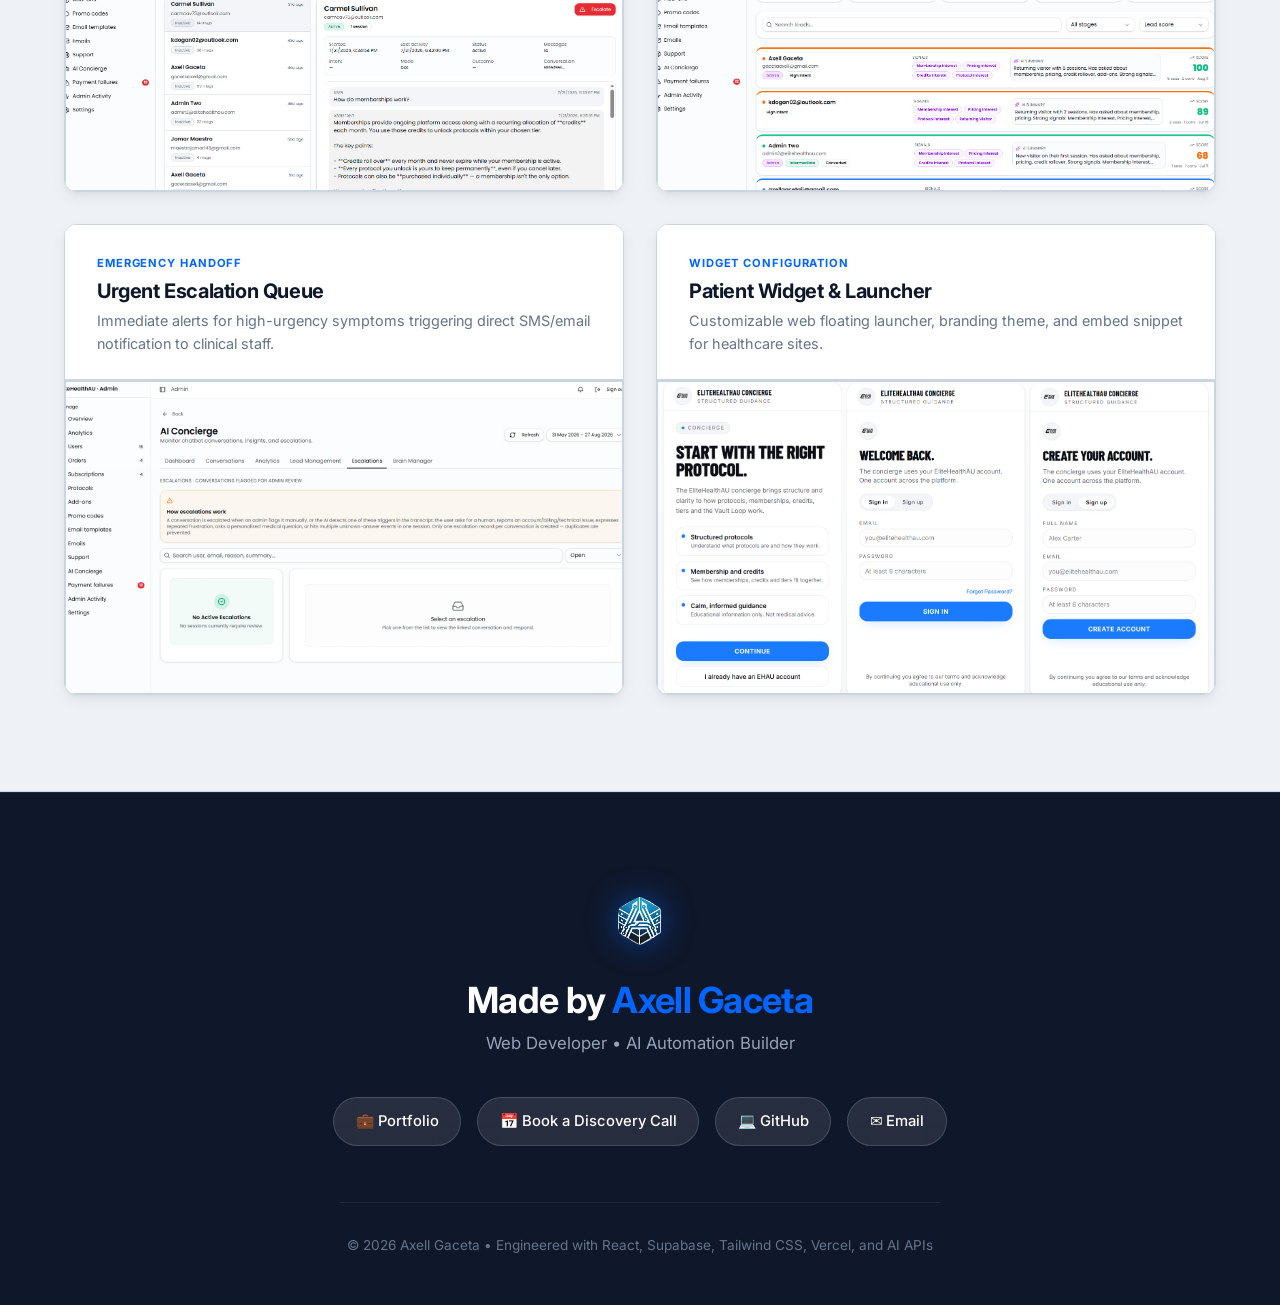
==== commit 01465b88: "feat: updated all CTA buttons to link to master portfolio" ====
--- a/ehaudashboard/index.html
+++ b/ehaudashboard/index.html
@@ -38,7 +38,7 @@
         <a href="#triage">Patient Triage</a>
       </nav>
       <div class="nav-cta">
-        <a href="https://axell-builds.lovable.app/" target="_blank" rel="noopener noreferrer" class="btn btn-primary-sm">View Portfolio</a>
+        <a href="https://axell-builds.lovable.app/" target="_blank" rel="noopener noreferrer" class="btn btn-primary-sm">See More Projects</a>
       </div>
     </div>
   </header>
